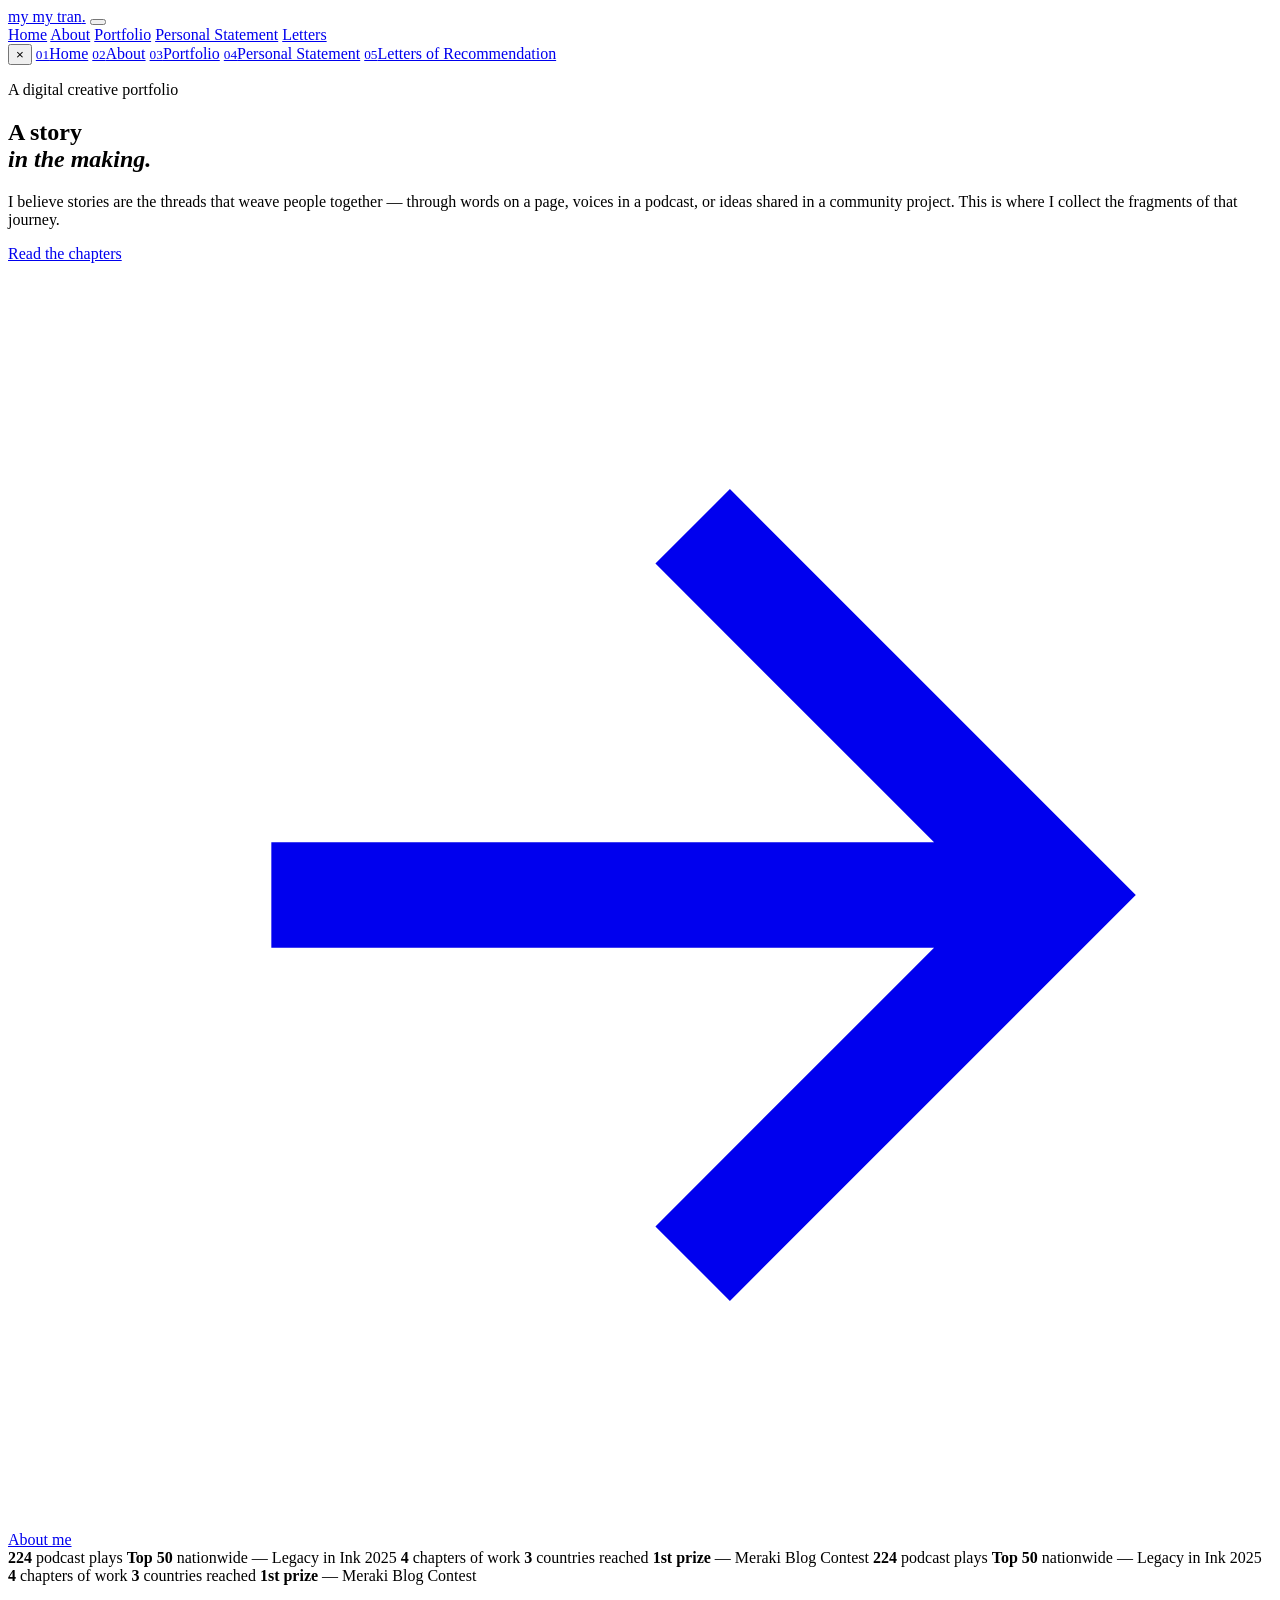
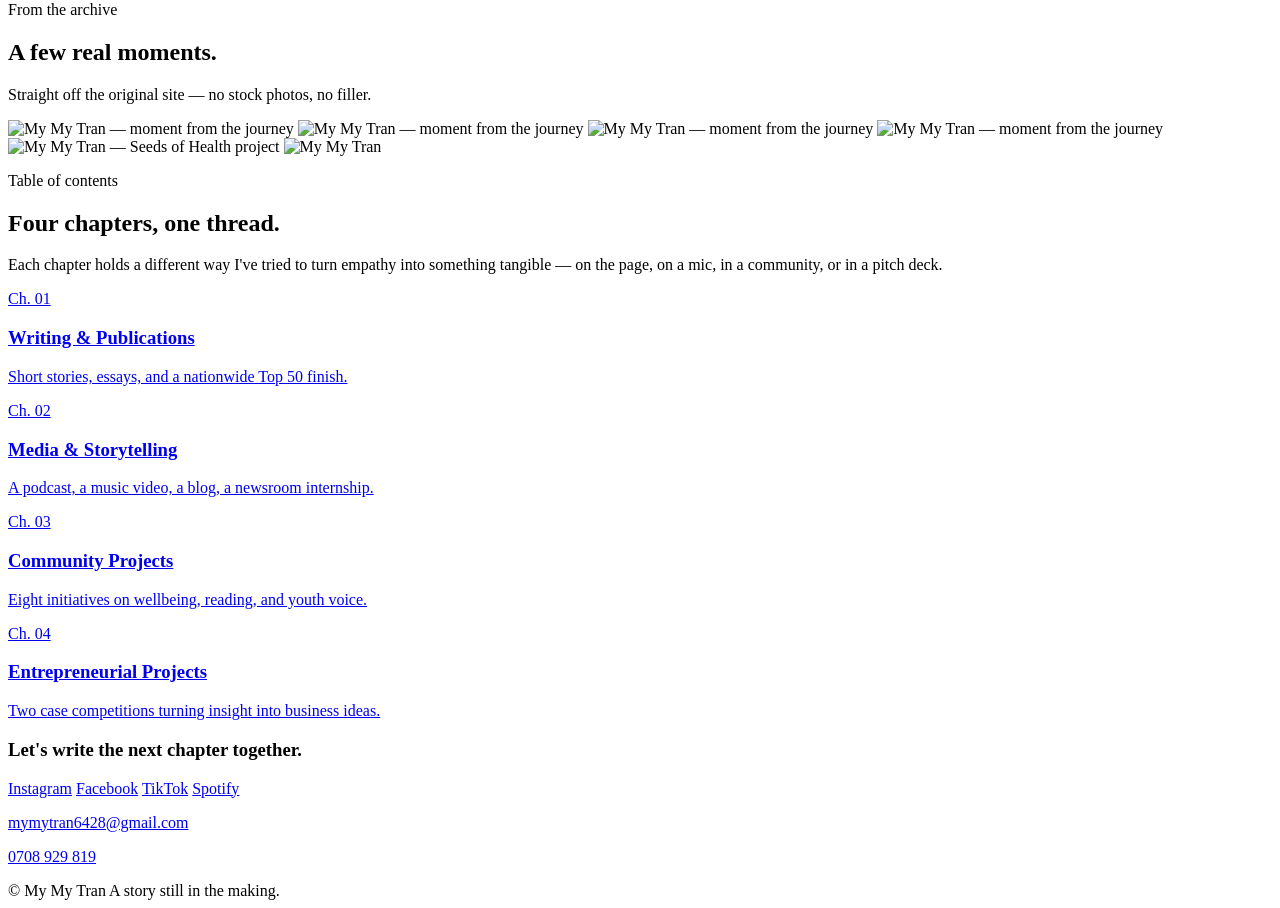
==== index.html @ 3b8d4302 "Add files via upload" ====
<!doctype html>
<html lang="en">
<head>
<meta charset="UTF-8">
<meta name="viewport" content="width=device-width, initial-scale=1.0">
<title>My My Tran — A Story in the Making</title>
<meta name="description" content="My My Tran — writer, storyteller, and student communicator. A living-manuscript portfolio of writing, media, and community work.">
<link rel="stylesheet" href="css/style.css">
</head>
<body>

<header class="site-header">
  <a href="index.html" class="wordmark">my my tran<span class="dot">.</span></a>
  <button class="menu-toggle" aria-label="Open menu"><span></span><span></span><span></span></button>
</header>

<nav class="bookmarks" aria-label="Primary">
  <a href="index.html">Home</a>
  <a href="about.html">About</a>
  <a href="portfolio.html">Portfolio</a>
  <a href="personal-statement.html">Personal Statement</a>
  <a href="recommendations.html">Letters</a>
</nav>

<div class="mobile-menu" aria-label="Mobile menu">
  <button class="close-toggle" aria-label="Close menu">&times;</button>
  <a href="index.html"><small>01</small>Home</a>
  <a href="about.html"><small>02</small>About</a>
  <a href="portfolio.html"><small>03</small>Portfolio</a>
  <a href="personal-statement.html"><small>04</small>Personal Statement</a>
  <a href="recommendations.html"><small>05</small>Letters of Recommendation</a>
</div>

<main>
  <section class="hero">
    <div id="hero-canvas" aria-hidden="true"></div>
    <div class="wrap">
      <div class="hero-copy">
        <p class="eyebrow">A digital creative portfolio</p>
        <h1>A story<br><em>in the making.</em></h1>
        <p class="typed-line" data-lines='["writer.", "podcast host.", "community organizer.", "student communicator."]'></p>
        <p class="hero-bio">I believe stories are the threads that weave people together — through words on a page, voices in a podcast, or ideas shared in a community project. This is where I collect the fragments of that journey.</p>
        <div class="hero-cta">
          <a href="portfolio.html" class="btn btn-solid">Read the chapters <svg viewBox="0 0 24 24" fill="none" stroke="currentColor" stroke-width="2"><path d="M5 12h14M13 5l7 7-7 7"/></svg></a>
          <a href="about.html" class="btn">About me</a>
        </div>
      </div>
    </div>
  </section>

  <div class="ticker" aria-hidden="true">
    <div class="ticker-track">
      <span><b>224</b> podcast plays</span>
      <span><b>Top 50</b> nationwide — Legacy in Ink 2025</span>
      <span><b>4</b> chapters of work</span>
      <span><b>3</b> countries reached</span>
      <span><b>1st prize</b> — Meraki Blog Contest</span>
      <span><b>224</b> podcast plays</span>
      <span><b>Top 50</b> nationwide — Legacy in Ink 2025</span>
      <span><b>4</b> chapters of work</span>
      <span><b>3</b> countries reached</span>
      <span><b>1st prize</b> — Meraki Blog Contest</span>
    </div>
  </div>

  <section class="section" style="padding-top:0;">
    <div class="wrap">
      <div class="section-head">
        <p class="eyebrow">From the archive</p>
        <h2>A few real moments.</h2>
        <p>Straight off the original site — no stock photos, no filler.</p>
      </div>
      <div class="photo-strip">
        <img src="https://static.wixstatic.com/media/2b7630_741fef8c91ec4bb5817a6296af48ee84~mv2.jpg" alt="My My Tran — moment from the journey" loading="lazy">
        <img src="https://static.wixstatic.com/media/2b7630_a2942ee97b7940f299b6ba1d0b64cacf~mv2.jpg" alt="My My Tran — moment from the journey" loading="lazy">
        <img src="https://static.wixstatic.com/media/2b7630_d2bb9b94eb3a4f3e805f3edbf17f9c06~mv2.jpg" alt="My My Tran — moment from the journey" loading="lazy">
        <img src="https://static.wixstatic.com/media/2b7630_72032a5b41ba4ef1a298b7276c23effd~mv2.jpg" alt="My My Tran — moment from the journey" loading="lazy">
        <img src="https://static.wixstatic.com/media/2b7630_f54eb103a82b4bc9b74c1fe9f95f3028~mv2.jpg" alt="My My Tran — Seeds of Health project" loading="lazy">
        <img src="https://static.wixstatic.com/media/2b7630_f290ce43f0ab48218bc95d6ff02a9373~mv2.jpg" alt="My My Tran" loading="lazy">
      </div>
    </div>
  </section>

  <section class="section" style="padding-top:0;">
    <div class="wrap">
      <div class="section-head">
        <p class="eyebrow">Table of contents</p>
        <h2>Four chapters, one thread.</h2>
        <p>Each chapter holds a different way I've tried to turn empathy into something tangible — on the page, on a mic, in a community, or in a pitch deck.</p>
      </div>
      <div class="chapter-grid">
        <a href="portfolio.html#writing" class="chapter-card" style="--accent:var(--paper-soft)">
          <span class="num">Ch. 01</span>
          <h3>Writing &amp; Publications</h3>
          <p>Short stories, essays, and a nationwide Top 50 finish.</p>
        </a>
        <a href="portfolio.html#media" class="chapter-card" style="--accent:var(--amber)">
          <span class="num">Ch. 02</span>
          <h3>Media &amp; Storytelling</h3>
          <p>A podcast, a music video, a blog, a newsroom internship.</p>
        </a>
        <a href="portfolio.html#community" class="chapter-card" style="--accent:var(--coral)">
          <span class="num">Ch. 03</span>
          <h3>Community Projects</h3>
          <p>Eight initiatives on wellbeing, reading, and youth voice.</p>
        </a>
        <a href="portfolio.html#venture" class="chapter-card" style="--accent:var(--sage)">
          <span class="num">Ch. 04</span>
          <h3>Entrepreneurial Projects</h3>
          <p>Two case competitions turning insight into business ideas.</p>
        </a>
      </div>
    </div>
  </section>
</main>

<footer class="site-footer">
  <div class="wrap">
    <div class="footer-grid">
      <div>
        <h3>Let's write the next chapter together.</h3>
        <div class="footer-social">
          <a href="https://www.instagram.com/_.my.yy._" target="_blank" rel="noopener">Instagram</a>
          <a href="https://www.facebook.com/share/14PyDSsQmay/" target="_blank" rel="noopener">Facebook</a>
          <a href="https://www.tiktok.com/@cua_so_mo" target="_blank" rel="noopener">TikTok</a>
          <a href="https://open.spotify.com/show/4bcUDruHAUujNpIDKQqNTY" target="_blank" rel="noopener">Spotify</a>
        </div>
      </div>
      <div class="footer-contact">
        <p><a href="mailto:mymytran6428@gmail.com">mymytran6428@gmail.com</a></p>
        <p><a href="tel:0708929819">0708 929 819</a></p>
      </div>
    </div>
    <div class="footer-bottom">
      <span>&copy; <span class="js-year"></span> My My Tran</span>
      <span>A story still in the making.</span>
    </div>
  </div>
</footer>

<script src="js/vendor/three.min.js"></script>
<script src="js/scene.js"></script>
<script src="js/main.js"></script>
</body>
</html>
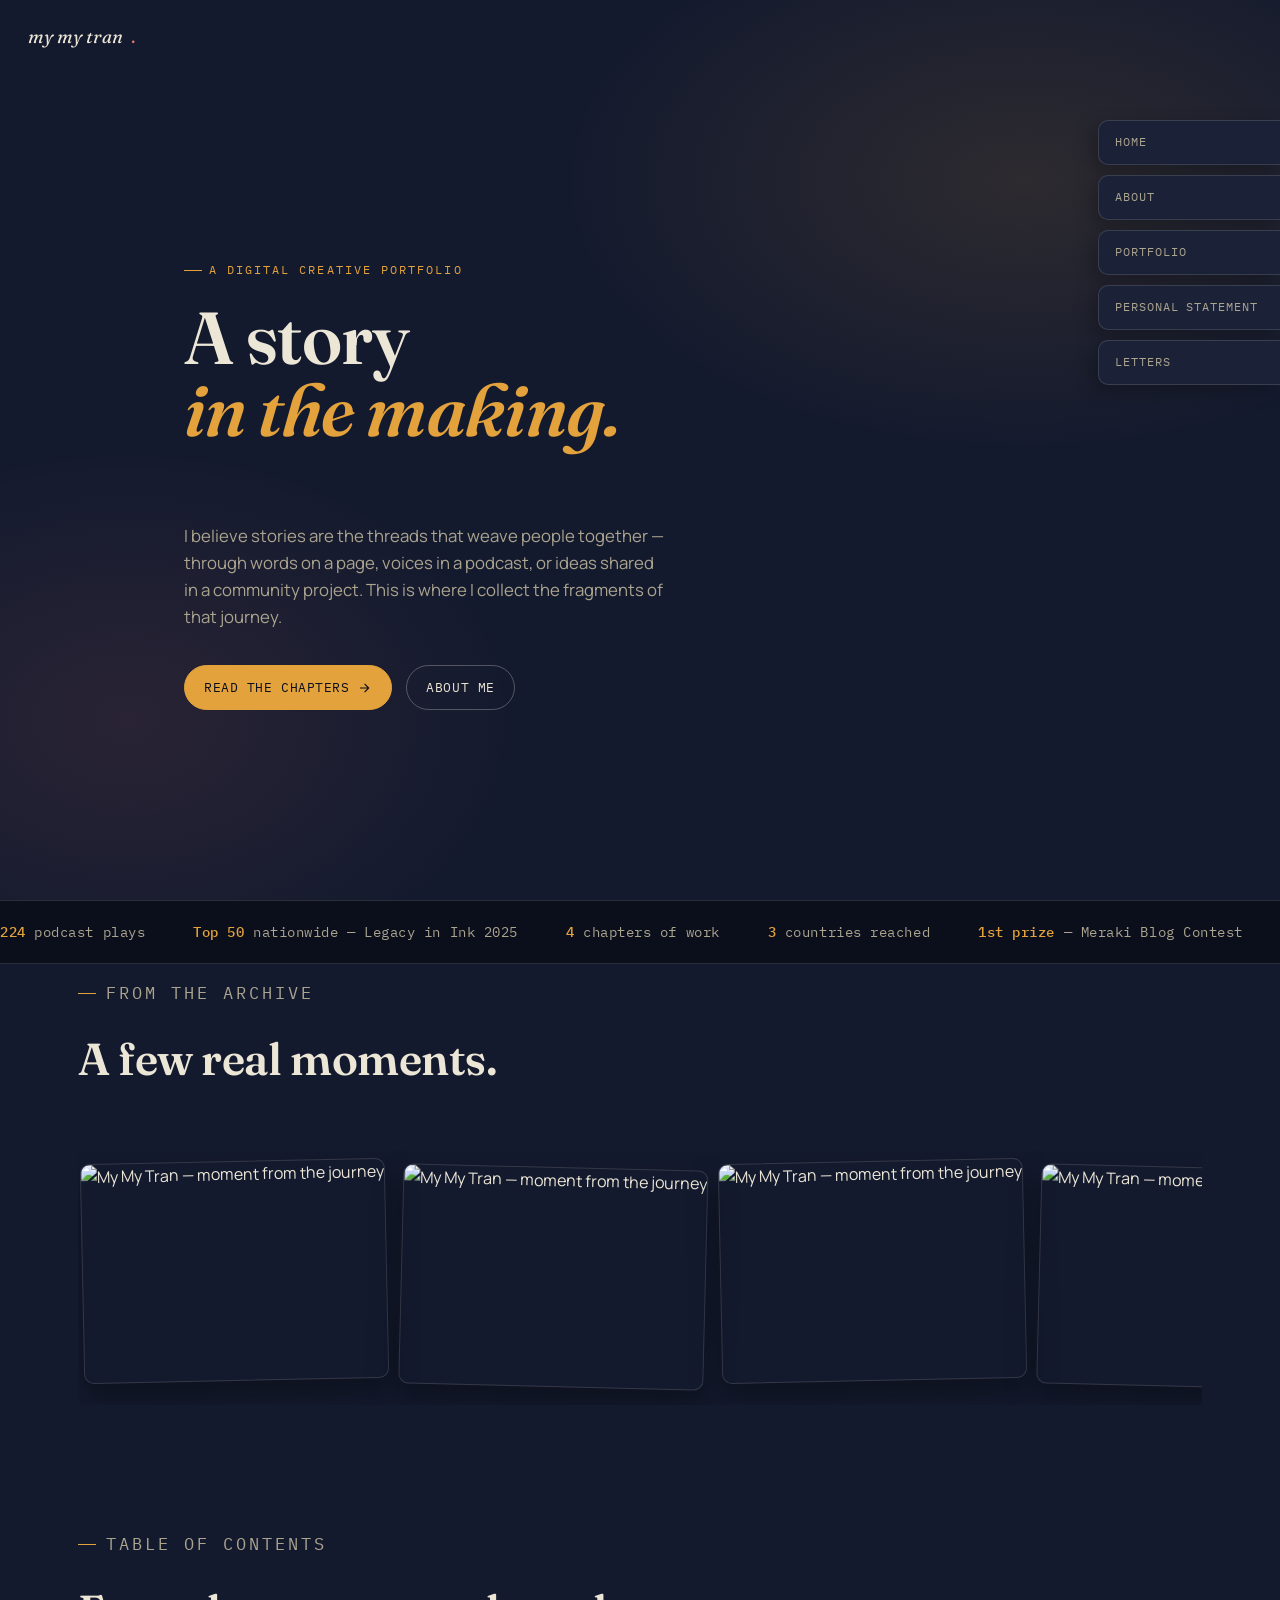
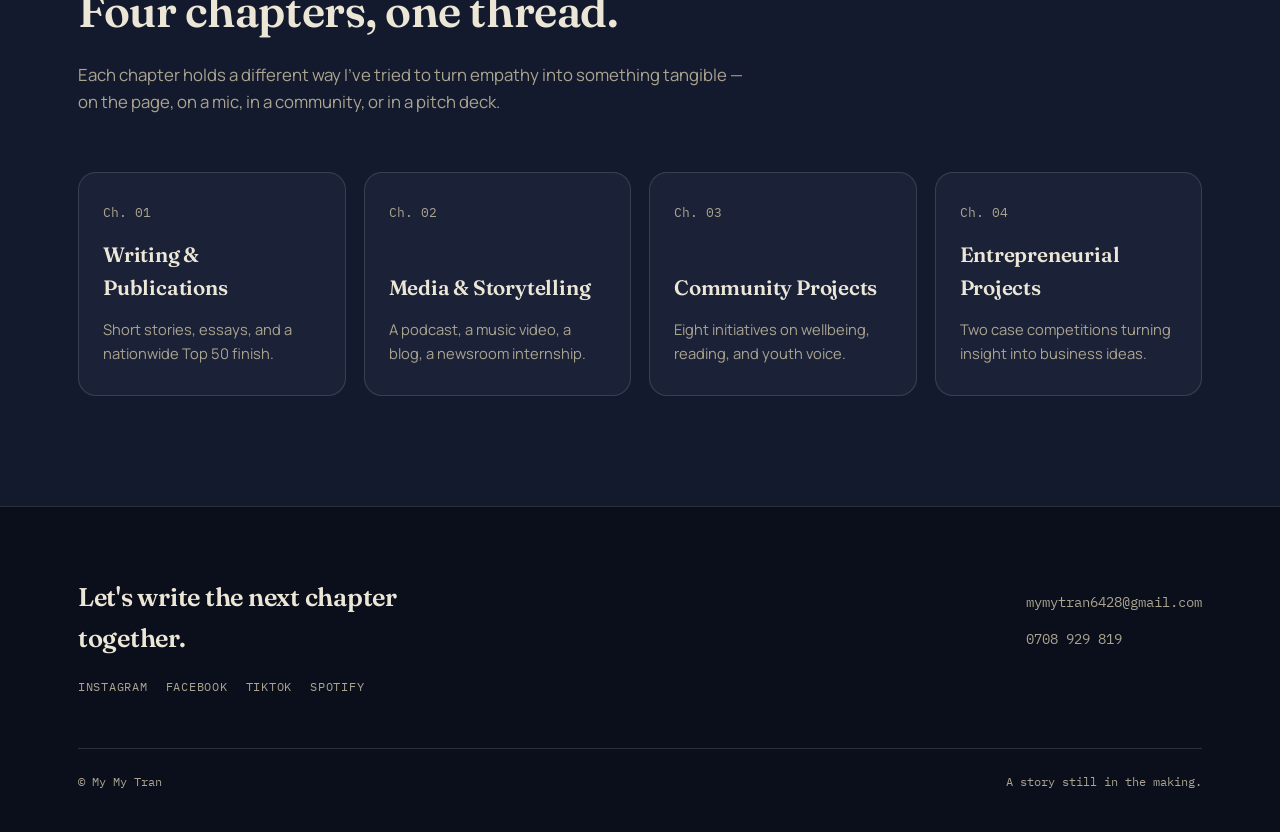
==== commit 33c255f7: "Update index.html" ====
--- a/index.html
+++ b/index.html
@@ -68,7 +68,6 @@
       <div class="section-head">
         <p class="eyebrow">From the archive</p>
         <h2>A few real moments.</h2>
-        <p>Straight off the original site — no stock photos, no filler.</p>
       </div>
       <div class="photo-strip">
         <img src="https://static.wixstatic.com/media/2b7630_741fef8c91ec4bb5817a6296af48ee84~mv2.jpg" alt="My My Tran — moment from the journey" loading="lazy">
--- a/css/style.css
+++ b/css/style.css
@@ -0,0 +1,623 @@
+/* ==========================================================================
+   A STORY IN THE MAKING — design system
+   Concept: the site is a living manuscript. Nav = bookmark tabs on a book's
+   edge. Categories = chapters. Projects = pages that flip open. The hero is
+   a 3D open book with drifting ink-light particles.
+
+   Palette
+     --ink        #141A2E  background, the "night" the story is written in
+     --ink-deep   #0B0F1C  shadow / depth
+     --paper      #F3EDE0  page surface (cards, modals)
+     --paper-soft #FBF8F1  lighter page surface (hover/elevated)
+     --ink-text   #1F2430  text on paper
+     --amber      #E3A23C  thread: light / ink / media
+     --coral      #E2776B  thread: warmth / community / empathy
+     --sage       #7F9A82  thread: growth / venture / craft
+   Type
+     Display — Fraunces (ink-trap serif, literary, characterful)
+     Body    — Manrope (clean humanist sans)
+     Utility — IBM Plex Mono (stats, dates, captions — field-notes voice)
+   ========================================================================== */
+
+@import url('https://fonts.googleapis.com/css2?family=Fraunces:ital,opsz,wght@0,9..144,300..700;1,9..144,400..600&family=Manrope:wght@400;500;600;700;800&family=IBM+Plex+Mono:wght@400;500&display=swap');
+
+:root {
+  --ink: #141A2E;
+  --ink-deep: #0B0F1C;
+  --ink-raised: #1B2238;
+  --paper: #F3EDE0;
+  --paper-soft: #FBF8F1;
+  --ink-text: #211C16;
+  --paper-text: #ECE6D6;
+  --paper-text-dim: #ABA48F;
+  --amber: #E3A23C;
+  --amber-dim: #B9803A;
+  --coral: #E2776B;
+  --sage: #7F9A82;
+  --line: rgba(243, 237, 224, 0.14);
+  --line-strong: rgba(243, 237, 224, 0.28);
+
+  --font-display: "Fraunces", serif;
+  --font-body: "Manrope", sans-serif;
+  --font-mono: "IBM Plex Mono", monospace;
+
+  --maxw: 1180px;
+  --radius: 18px;
+  --ease: cubic-bezier(.22,.68,0,1);
+}
+
+* { box-sizing: border-box; }
+html { scroll-behavior: smooth; }
+@media (prefers-reduced-motion: reduce) {
+  html { scroll-behavior: auto; }
+  * { animation-duration: 0.001ms !important; animation-iteration-count: 1 !important; transition-duration: 0.001ms !important; }
+}
+
+body {
+  margin: 0;
+  background: var(--ink);
+  color: var(--paper-text);
+  font-family: var(--font-body);
+  font-size: 16px;
+  line-height: 1.6;
+  -webkit-font-smoothing: antialiased;
+  overflow-x: hidden;
+}
+
+img { max-width: 100%; display: block; }
+a { color: inherit; text-decoration: none; }
+
+::selection { background: var(--amber); color: var(--ink-deep); }
+
+h1, h2, h3, h4 {
+  font-family: var(--font-display);
+  font-weight: 600;
+  margin: 0;
+  letter-spacing: -0.01em;
+  color: var(--paper-text);
+}
+
+.eyebrow {
+  font-family: var(--font-mono);
+  font-size: 0.72rem;
+  letter-spacing: 0.18em;
+  text-transform: uppercase;
+  color: var(--amber);
+  display: flex;
+  align-items: center;
+  gap: 0.6em;
+}
+.eyebrow::before {
+  content: "";
+  width: 18px;
+  height: 1px;
+  background: var(--amber);
+  display: inline-block;
+}
+
+.wrap { max-width: var(--maxw); margin: 0 auto; padding: 0 28px; }
+section { position: relative; }
+
+.visually-hidden {
+  position: absolute; width:1px; height:1px; overflow:hidden;
+  clip: rect(0,0,0,0); white-space:nowrap;
+}
+
+/* ---------- focus ---------- */
+a:focus-visible, button:focus-visible, .filter-tab:focus-visible {
+  outline: 2px solid var(--amber);
+  outline-offset: 3px;
+  border-radius: 4px;
+}
+
+/* ---------- buttons ---------- */
+.btn {
+  display: inline-flex;
+  align-items: center;
+  gap: 0.6em;
+  font-family: var(--font-mono);
+  font-size: 0.82rem;
+  letter-spacing: 0.04em;
+  text-transform: uppercase;
+  padding: 0.85em 1.5em;
+  border-radius: 999px;
+  border: 1px solid var(--line-strong);
+  background: transparent;
+  color: var(--paper-text);
+  cursor: pointer;
+  transition: border-color .25s var(--ease), background .25s var(--ease), color .25s var(--ease), transform .25s var(--ease);
+}
+.btn:hover { border-color: var(--amber); color: var(--amber); transform: translateY(-2px); }
+.btn-solid {
+  background: var(--amber);
+  border-color: var(--amber);
+  color: var(--ink-deep);
+}
+.btn-solid:hover { background: var(--paper-soft); border-color: var(--paper-soft); color: var(--ink-deep); }
+.btn svg { width: 14px; height: 14px; transition: transform .25s var(--ease); }
+.btn:hover svg { transform: translateX(3px); }
+
+/* ==========================================================================
+   NAV — bookmark ribbons on the book's edge
+   Desktop: vertical tabs fixed to the right edge, like ribbon bookmarks.
+   Mobile: a top bar with a "contents" toggle that unfurls a full menu.
+   ========================================================================== */
+
+.site-header {
+  position: fixed;
+  top: 0; left: 0; right: 0;
+  z-index: 200;
+  display: flex;
+  align-items: center;
+  justify-content: space-between;
+  padding: 22px 28px;
+  pointer-events: none;
+}
+.site-header .wordmark, .site-header .menu-toggle { pointer-events: auto; }
+
+.wordmark {
+  font-family: var(--font-display);
+  font-style: italic;
+  font-size: 1.15rem;
+  color: var(--paper-text);
+  display: flex;
+  align-items: baseline;
+  gap: 8px;
+}
+.wordmark .dot { color: var(--coral); font-style: normal; }
+
+.bookmarks {
+  position: fixed;
+  top: 120px;
+  right: 0;
+  z-index: 199;
+  display: flex;
+  flex-direction: column;
+  gap: 10px;
+  pointer-events: auto;
+}
+.bookmarks a {
+  font-family: var(--font-mono);
+  font-size: 0.74rem;
+  letter-spacing: 0.08em;
+  text-transform: uppercase;
+  color: var(--paper-text-dim);
+  background: var(--ink-raised);
+  border: 1px solid var(--line);
+  border-right: none;
+  padding: 12px 22px 12px 16px;
+  border-radius: 10px 0 0 10px;
+  transition: transform .3s var(--ease), color .25s, background .25s, border-color .25s;
+  box-shadow: -6px 6px 18px rgba(0,0,0,.25);
+}
+.bookmarks a:hover, .bookmarks a:focus-visible { transform: translateX(-6px); color: var(--ink-deep); background: var(--amber); border-color: var(--amber); }
+.bookmarks a.is-active { color: var(--ink-deep); background: var(--paper-soft); border-color: var(--paper-soft); }
+
+.menu-toggle { display: none; }
+.mobile-menu { display: none; }
+
+@media (max-width: 880px) {
+  .bookmarks { display: none; }
+  .menu-toggle {
+    display: inline-flex;
+    flex-direction: column;
+    gap: 5px;
+    background: none; border: none; cursor: pointer; padding: 10px;
+  }
+  .menu-toggle span { width: 24px; height: 2px; background: var(--paper-text); display:block; transition: transform .25s, opacity .25s; }
+  .mobile-menu {
+    position: fixed; inset: 0; z-index: 250;
+    background: var(--ink-deep);
+    display: flex; flex-direction: column; justify-content: center;
+    gap: 22px; padding: 40px;
+    transform: translateY(-100%);
+    transition: transform .45s var(--ease);
+  }
+  .mobile-menu.is-open { transform: translateY(0); }
+  .mobile-menu a {
+    font-family: var(--font-display);
+    font-size: 2rem;
+    color: var(--paper-text);
+  }
+  .mobile-menu a small {
+    display: block;
+    font-family: var(--font-mono);
+    font-size: 0.7rem;
+    color: var(--amber);
+    letter-spacing: .15em;
+    margin-bottom: 4px;
+  }
+  .mobile-menu .close-toggle {
+    position: absolute; top: 22px; right: 22px;
+    background: none; border: none; color: var(--paper-text);
+    font-size: 1.6rem; cursor: pointer;
+  }
+}
+
+/* ==========================================================================
+   HERO — 3D book canvas + typed line
+   ========================================================================== */
+
+.hero {
+  position: relative;
+  min-height: 100vh;
+  display: flex;
+  align-items: center;
+  padding: 140px 0 80px;
+  overflow: hidden;
+}
+.hero::before {
+  content: "";
+  position: absolute; inset: 0;
+  background:
+    radial-gradient(ellipse 60% 50% at 80% 20%, rgba(227,162,60,0.12), transparent 60%),
+    radial-gradient(ellipse 50% 50% at 10% 80%, rgba(226,119,107,0.10), transparent 60%);
+  pointer-events: none;
+}
+#hero-canvas {
+  position: absolute;
+  top: 0; right: 0;
+  width: 58%; height: 100%;
+  z-index: 0;
+  opacity: 0.95;
+  pointer-events: none;
+}
+.hero .wrap { position: relative; z-index: 2; display: grid; grid-template-columns: 1.1fr 0.9fr; gap: 40px; align-items: center; }
+.hero-copy { max-width: 560px; }
+.hero-copy .eyebrow { margin-bottom: 22px; }
+.hero h1 {
+  font-size: clamp(2.6rem, 6vw, 4.6rem);
+  line-height: 0.98;
+  margin-bottom: 22px;
+}
+.hero h1 em { font-style: italic; color: var(--amber); }
+.typed-line {
+  font-family: var(--font-mono);
+  font-size: 1rem;
+  color: var(--paper-text-dim);
+  min-height: 1.6em;
+  margin-bottom: 30px;
+}
+.typed-line .cursor { color: var(--amber); animation: blink 1s steps(1) infinite; }
+@keyframes blink { 50% { opacity: 0; } }
+
+.hero-bio { font-size: 1.05rem; color: var(--paper-text-dim); max-width: 480px; margin-bottom: 34px; }
+.hero-cta { display: flex; gap: 14px; flex-wrap: wrap; }
+
+@media (max-width: 880px) {
+  .hero { flex-direction: column; }
+  .hero .wrap { grid-template-columns: 1fr; }
+  #hero-canvas { position: relative; width: 100%; height: 320px; right:0; margin-top: 20px; order: 2; }
+  .hero-copy { order: 1; }
+}
+
+/* ---------- marquee ticker ---------- */
+.ticker {
+  border-top: 1px solid var(--line);
+  border-bottom: 1px solid var(--line);
+  padding: 18px 0;
+  overflow: hidden;
+  white-space: nowrap;
+  background: var(--ink-deep);
+}
+.ticker-track { display: inline-flex; gap: 48px; animation: marquee 28s linear infinite; }
+.ticker-track span {
+  font-family: var(--font-mono);
+  font-size: 0.85rem;
+  color: var(--paper-text-dim);
+  letter-spacing: .04em;
+}
+.ticker-track span b { color: var(--amber); font-weight: 500; }
+@keyframes marquee { from { transform: translateX(0); } to { transform: translateX(-50%); } }
+
+/* ==========================================================================
+   GENERIC SECTION SCAFFOLD
+   ========================================================================== */
+.section { padding: 110px 0; }
+.section-head { max-width: 680px; margin-bottom: 56px; }
+.section-head h2 { font-size: clamp(2rem, 4vw, 2.8rem); margin-top: 16px; }
+.section-head p { color: var(--paper-text-dim); margin-top: 16px; font-size: 1.05rem; }
+
+/* ---------- photo strip (home, real photos) ---------- */
+.photo-strip {
+  display: flex;
+  gap: 14px;
+  overflow-x: auto;
+  padding: 10px 4px 24px;
+  scrollbar-width: thin;
+}
+.photo-strip img {
+  flex: 0 0 auto;
+  height: 220px;
+  width: auto;
+  border-radius: 10px;
+  border: 1px solid var(--line);
+  object-fit: cover;
+  box-shadow: 0 14px 30px rgba(0,0,0,.35);
+  transition: transform .3s var(--ease);
+}
+.photo-strip img:nth-child(even) { transform: rotate(1.4deg) translateY(6px); }
+.photo-strip img:nth-child(odd) { transform: rotate(-1.2deg); }
+.photo-strip img:hover { transform: scale(1.04) rotate(0deg); }
+@media (max-width: 600px) { .photo-strip img { height: 160px; } }
+
+/* ---------- chapter cards (home) ---------- */
+.chapter-grid { display: grid; grid-template-columns: repeat(4, 1fr); gap: 18px; }
+@media (max-width: 980px) { .chapter-grid { grid-template-columns: repeat(2,1fr); } }
+@media (max-width: 560px) { .chapter-grid { grid-template-columns: 1fr; } }
+
+.chapter-card {
+  background: var(--ink-raised);
+  border: 1px solid var(--line);
+  border-radius: var(--radius);
+  padding: 30px 24px;
+  display: flex; flex-direction: column; gap: 14px;
+  min-height: 220px;
+  transition: transform .35s var(--ease), border-color .35s, background .35s;
+  position: relative;
+  overflow: hidden;
+}
+.chapter-card::after {
+  content: "";
+  position: absolute; left:0; bottom:0; height: 3px; width: 100%;
+  background: var(--accent, var(--amber));
+  transform: scaleX(0); transform-origin: left;
+  transition: transform .4s var(--ease);
+}
+.chapter-card:hover { transform: translateY(-6px); border-color: var(--line-strong); background: var(--ink-deep); }
+.chapter-card:hover::after { transform: scaleX(1); }
+.chapter-card .num { font-family: var(--font-mono); font-size: 0.8rem; color: var(--paper-text-dim); }
+.chapter-card h3 { font-size: 1.3rem; margin-top: auto; }
+.chapter-card p { color: var(--paper-text-dim); font-size: 0.92rem; margin: 0; }
+
+/* ---------- footer ---------- */
+.site-footer {
+  border-top: 1px solid var(--line);
+  padding: 70px 0 40px;
+  background: var(--ink-deep);
+}
+.footer-grid { display: flex; justify-content: space-between; gap: 40px; flex-wrap: wrap; }
+.footer-grid h3 { font-size: 1.6rem; max-width: 420px; }
+.footer-contact { font-family: var(--font-mono); font-size: 0.88rem; color: var(--paper-text-dim); }
+.footer-contact a:hover { color: var(--amber); }
+.footer-social { display: flex; gap: 18px; margin-top: 18px; }
+.footer-social a {
+  font-family: var(--font-mono); font-size: 0.78rem; letter-spacing: .06em;
+  text-transform: uppercase; color: var(--paper-text-dim);
+  border-bottom: 1px solid transparent;
+}
+.footer-social a:hover { color: var(--coral); border-color: var(--coral); }
+.footer-bottom {
+  margin-top: 50px; padding-top: 24px; border-top: 1px solid var(--line);
+  display: flex; justify-content: space-between; flex-wrap: wrap; gap: 10px;
+  font-family: var(--font-mono); font-size: 0.74rem; color: var(--paper-text-dim);
+}
+
+/* ==========================================================================
+   ABOUT page
+   ========================================================================== */
+.bio-block { display: grid; grid-template-columns: 0.8fr 1.2fr; gap: 60px; align-items: start; }
+@media (max-width: 880px) { .bio-block { grid-template-columns: 1fr; } }
+.bio-block .portrait-wrap { border-radius: var(--radius); overflow: hidden; border: 1px solid var(--line); aspect-ratio: 4/5; }
+.bio-block .portrait-wrap img { width: 100%; height: 100%; object-fit: cover; }
+.bio-block .lede { font-family: var(--font-display); font-size: 1.5rem; font-style: italic; color: var(--paper-text); margin-bottom: 18px; }
+.bio-block p { color: var(--paper-text-dim); }
+
+/* ---------- timeline (real chronology: Grade 10 -> 12) ---------- */
+.timeline { position: relative; margin-top: 30px; padding-left: 32px; border-left: 1px solid var(--line-strong); }
+.timeline-item { position: relative; padding-bottom: 46px; }
+.timeline-item:last-child { padding-bottom: 0; }
+.timeline-item::before {
+  content: ""; position: absolute; left: -37px; top: 4px;
+  width: 11px; height: 11px; border-radius: 50%;
+  background: var(--ink); border: 2px solid var(--amber);
+}
+.timeline-item .grade { font-family: var(--font-mono); font-size: 0.78rem; color: var(--amber); letter-spacing: .1em; text-transform: uppercase; }
+.timeline-item h4 { font-size: 1.3rem; margin: 8px 0 10px; }
+.timeline-item ul { margin: 0; padding-left: 18px; color: var(--paper-text-dim); font-size: 0.95rem; }
+.timeline-item li { margin-bottom: 4px; }
+
+/* ---------- flip cards (achievements gallery) ---------- */
+.flip-grid { display: grid; grid-template-columns: repeat(4, 1fr); gap: 18px; margin-top: 10px; }
+@media (max-width: 980px) { .flip-grid { grid-template-columns: repeat(3,1fr); } }
+@media (max-width: 680px) { .flip-grid { grid-template-columns: repeat(2,1fr); } }
+
+.flip-card { perspective: 1200px; aspect-ratio: 4/5; }
+.flip-inner {
+  position: relative; width: 100%; height: 100%;
+  transition: transform .7s var(--ease);
+  transform-style: preserve-3d;
+}
+.flip-card:hover .flip-inner, .flip-card:focus-within .flip-inner { transform: rotateY(180deg); }
+.flip-face {
+  position: absolute; inset: 0;
+  backface-visibility: hidden;
+  border-radius: 14px;
+  display: flex; align-items: flex-end;
+  padding: 16px;
+  border: 1px solid var(--line);
+}
+.flip-front {
+  background: var(--ink-raised);
+}
+.flip-front .badge-num { font-family: var(--font-mono); font-size: 1.6rem; color: var(--amber); opacity: .5; }
+.flip-back {
+  transform: rotateY(180deg);
+  background-size: cover; background-position: center;
+}
+.flip-back .cap {
+  background: rgba(11,15,28,.78);
+  font-family: var(--font-mono); font-size: 0.74rem; color: var(--paper-text);
+  padding: 8px 10px; border-radius: 8px; line-height: 1.35;
+}
+
+/* ==========================================================================
+   PORTFOLIO page — filter tabs + project grid + page-flip detail
+   ========================================================================== */
+.filter-row { display: flex; gap: 10px; flex-wrap: wrap; margin-bottom: 46px; }
+.filter-tab {
+  font-family: var(--font-mono); font-size: 0.82rem; letter-spacing: .03em;
+  padding: 10px 18px; border-radius: 999px; border: 1px solid var(--line-strong);
+  background: transparent; color: var(--paper-text-dim); cursor: pointer;
+  transition: all .25s var(--ease);
+}
+.filter-tab[data-thread="ink"].is-active   { background: var(--paper-soft); color: var(--ink-deep); border-color: var(--paper-soft); }
+.filter-tab[data-thread="amber"].is-active { background: var(--amber); color: var(--ink-deep); border-color: var(--amber); }
+.filter-tab[data-thread="coral"].is-active { background: var(--coral); color: var(--ink-deep); border-color: var(--coral); }
+.filter-tab[data-thread="sage"].is-active  { background: var(--sage); color: var(--ink-deep); border-color: var(--sage); }
+.filter-tab:hover { color: var(--paper-text); border-color: var(--line-strong); }
+
+.project-grid { display: grid; grid-template-columns: repeat(3, 1fr); gap: 22px; }
+@media (max-width: 980px) { .project-grid { grid-template-columns: repeat(2,1fr); } }
+@media (max-width: 640px) { .project-grid { grid-template-columns: 1fr; } }
+
+.project-card {
+  background: var(--ink-raised);
+  border: 1px solid var(--line);
+  border-radius: var(--radius);
+  overflow: hidden;
+  cursor: pointer;
+  transition: transform .4s var(--ease), border-color .3s;
+  display: flex; flex-direction: column;
+  animation: cardIn .5s var(--ease) backwards;
+}
+@keyframes cardIn { from { opacity: 0; transform: translateY(14px); } to { opacity: 1; transform: translateY(0); } }
+.project-card:hover { transform: translateY(-6px) rotateX(2deg); border-color: var(--line-strong); }
+.project-card .thumb { aspect-ratio: 16/10; overflow: hidden; background: var(--ink-deep); }
+.project-card .thumb img { width: 100%; height: 100%; object-fit: cover; transition: transform .5s var(--ease); }
+.project-card:hover .thumb img { transform: scale(1.06); }
+.project-card .cardbody { padding: 20px 20px 24px; flex:1; display: flex; flex-direction: column; gap: 8px; }
+.project-card .thread-tag {
+  font-family: var(--font-mono); font-size: 0.68rem; letter-spacing: .1em; text-transform: uppercase;
+  color: var(--paper-text-dim);
+}
+.project-card h3 { font-size: 1.2rem; line-height: 1.25; }
+.project-card .sub { color: var(--paper-text-dim); font-size: 0.86rem; }
+
+/* ---------- detail overlay: a page turning open ---------- */
+.detail-overlay {
+  position: fixed; inset: 0; z-index: 400;
+  background: rgba(11,15,28,.82);
+  display: flex; align-items: center; justify-content: center;
+  padding: 26px;
+  opacity: 0; pointer-events: none;
+  transition: opacity .3s var(--ease);
+}
+.detail-overlay.is-open { opacity: 1; pointer-events: auto; }
+.detail-page {
+  background: var(--paper);
+  color: var(--ink-text);
+  width: min(820px, 100%);
+  max-height: 86vh;
+  overflow-y: auto;
+  border-radius: 14px;
+  padding: 48px;
+  transform: rotateY(-90deg);
+  transform-origin: left center;
+  transition: transform .55s var(--ease);
+  box-shadow: 0 30px 80px rgba(0,0,0,.5);
+  position: relative;
+}
+.detail-overlay.is-open .detail-page { transform: rotateY(0deg); }
+.detail-page .close-detail {
+  position: absolute; top: 18px; right: 18px;
+  background: none; border: none; font-size: 1.4rem; cursor: pointer; color: var(--ink-text);
+  width: 36px; height: 36px; border-radius: 50%;
+}
+.detail-page .close-detail:hover { background: rgba(0,0,0,.08); }
+.detail-page .d-thread { font-family: var(--font-mono); font-size: 0.74rem; letter-spacing: .12em; text-transform: uppercase; }
+.detail-page h2 { font-size: clamp(1.6rem, 3vw, 2.2rem); color: var(--ink-text); margin: 14px 0 6px; }
+.detail-page .d-sub { color: #6b6354; font-size: 0.98rem; margin-bottom: 22px; }
+.detail-page .d-img { border-radius: 10px; overflow: hidden; margin-bottom: 14px; aspect-ratio: 16/9; }
+.detail-page .d-img img { width: 100%; height: 100%; object-fit: cover; }
+.detail-page .d-gallery { display: grid; grid-template-columns: repeat(3, 1fr); gap: 8px; margin-bottom: 24px; }
+.detail-page .d-gallery img {
+  width: 100%; aspect-ratio: 1/1; object-fit: cover; border-radius: 8px;
+  cursor: zoom-in; transition: transform .25s var(--ease), opacity .25s;
+}
+.detail-page .d-gallery img:hover { transform: scale(1.04); opacity: .92; }
+@media (max-width: 600px) { .detail-page .d-gallery { grid-template-columns: repeat(3, 1fr); gap: 6px; } }
+
+.lightbox {
+  position: fixed; inset: 0; z-index: 500;
+  background: rgba(11,15,28,.92);
+  display: flex; align-items: center; justify-content: center;
+  padding: 30px; cursor: zoom-out;
+  animation: lightboxIn .2s var(--ease);
+}
+@keyframes lightboxIn { from { opacity: 0; } to { opacity: 1; } }
+.lightbox img { max-width: 100%; max-height: 100%; border-radius: 8px; box-shadow: 0 30px 80px rgba(0,0,0,.6); }
+.detail-page .d-stat {
+  display: inline-flex; flex-direction: column; gap: 2px;
+  border-left: 3px solid var(--coral); padding-left: 14px; margin-bottom: 22px;
+}
+.detail-page .d-stat .v { font-family: var(--font-display); font-size: 1.6rem; }
+.detail-page .d-stat .l { font-family: var(--font-mono); font-size: 0.74rem; color: #6b6354; }
+.detail-page .d-body { font-size: 1.02rem; line-height: 1.75; color: #3a3326; }
+.detail-page .d-link { margin-top: 24px; display: inline-block; }
+
+@media (max-width: 600px) {
+  .detail-page { padding: 30px 22px; }
+}
+
+/* ==========================================================================
+   PERSONAL STATEMENT — blank page placeholder
+   ========================================================================== */
+.blank-page-stage {
+  min-height: 70vh; display: flex; align-items: center; justify-content: center;
+  padding: 160px 28px 100px;
+}
+.blank-page {
+  width: min(640px, 100%);
+  background: var(--paper);
+  color: var(--ink-text);
+  border-radius: 14px;
+  padding: 70px 56px;
+  text-align: center;
+  box-shadow: 0 40px 100px rgba(0,0,0,.45);
+  position: relative;
+}
+.blank-page .line { height: 1px; background: rgba(33,28,22,.12); margin: 22px 0; }
+.blank-page .write-cursor {
+  display: inline-block; width: 2px; height: 1.1em; background: var(--ink-text);
+  animation: blink 1s steps(1) infinite; vertical-align: -0.15em; margin-left: 4px;
+}
+.blank-page h2 { color: var(--ink-text); font-size: 1.8rem; }
+.blank-page p { color: #6b6354; margin-top: 14px; }
+
+/* ==========================================================================
+   LETTER OF RECOMMENDATION — sealed envelope cards
+   ========================================================================== */
+.envelope-grid { display: grid; grid-template-columns: repeat(2, 1fr); gap: 28px; }
+@media (max-width: 700px) { .envelope-grid { grid-template-columns: 1fr; } }
+.envelope {
+  background: var(--paper);
+  color: var(--ink-text);
+  border-radius: 14px;
+  padding: 40px 32px;
+  position: relative;
+  overflow: hidden;
+  transition: transform .35s var(--ease);
+}
+.envelope:hover { transform: translateY(-6px); }
+.envelope .seal {
+  width: 52px; height: 52px; border-radius: 50%;
+  background: var(--coral);
+  display: flex; align-items: center; justify-content: center;
+  font-family: var(--font-display); font-style: italic; color: var(--ink-deep);
+  margin-bottom: 22px; font-size: 1.3rem;
+}
+.envelope h3 { color: var(--ink-text); font-size: 1.3rem; margin-bottom: 8px; }
+.envelope p { color: #6b6354; font-size: 0.92rem; margin-bottom: 22px; }
+.envelope .open-link {
+  font-family: var(--font-mono); font-size: 0.78rem; letter-spacing: .06em; text-transform: uppercase;
+  display: inline-flex; align-items: center; gap: 8px; color: var(--ink-text);
+  border-bottom: 1px solid var(--ink-text);
+}
+.envelope .open-link:hover { color: var(--coral); border-color: var(--coral); }
+
+/* ---------- page intro banner (shared, non-home pages) ---------- */
+.page-banner { padding: 150px 0 60px; }
+.page-banner .eyebrow { margin-bottom: 18px; }
+.page-banner h1 { font-size: clamp(2.4rem, 5.5vw, 3.6rem); }
+.page-banner p { color: var(--paper-text-dim); max-width: 600px; margin-top: 18px; font-size: 1.05rem; }
